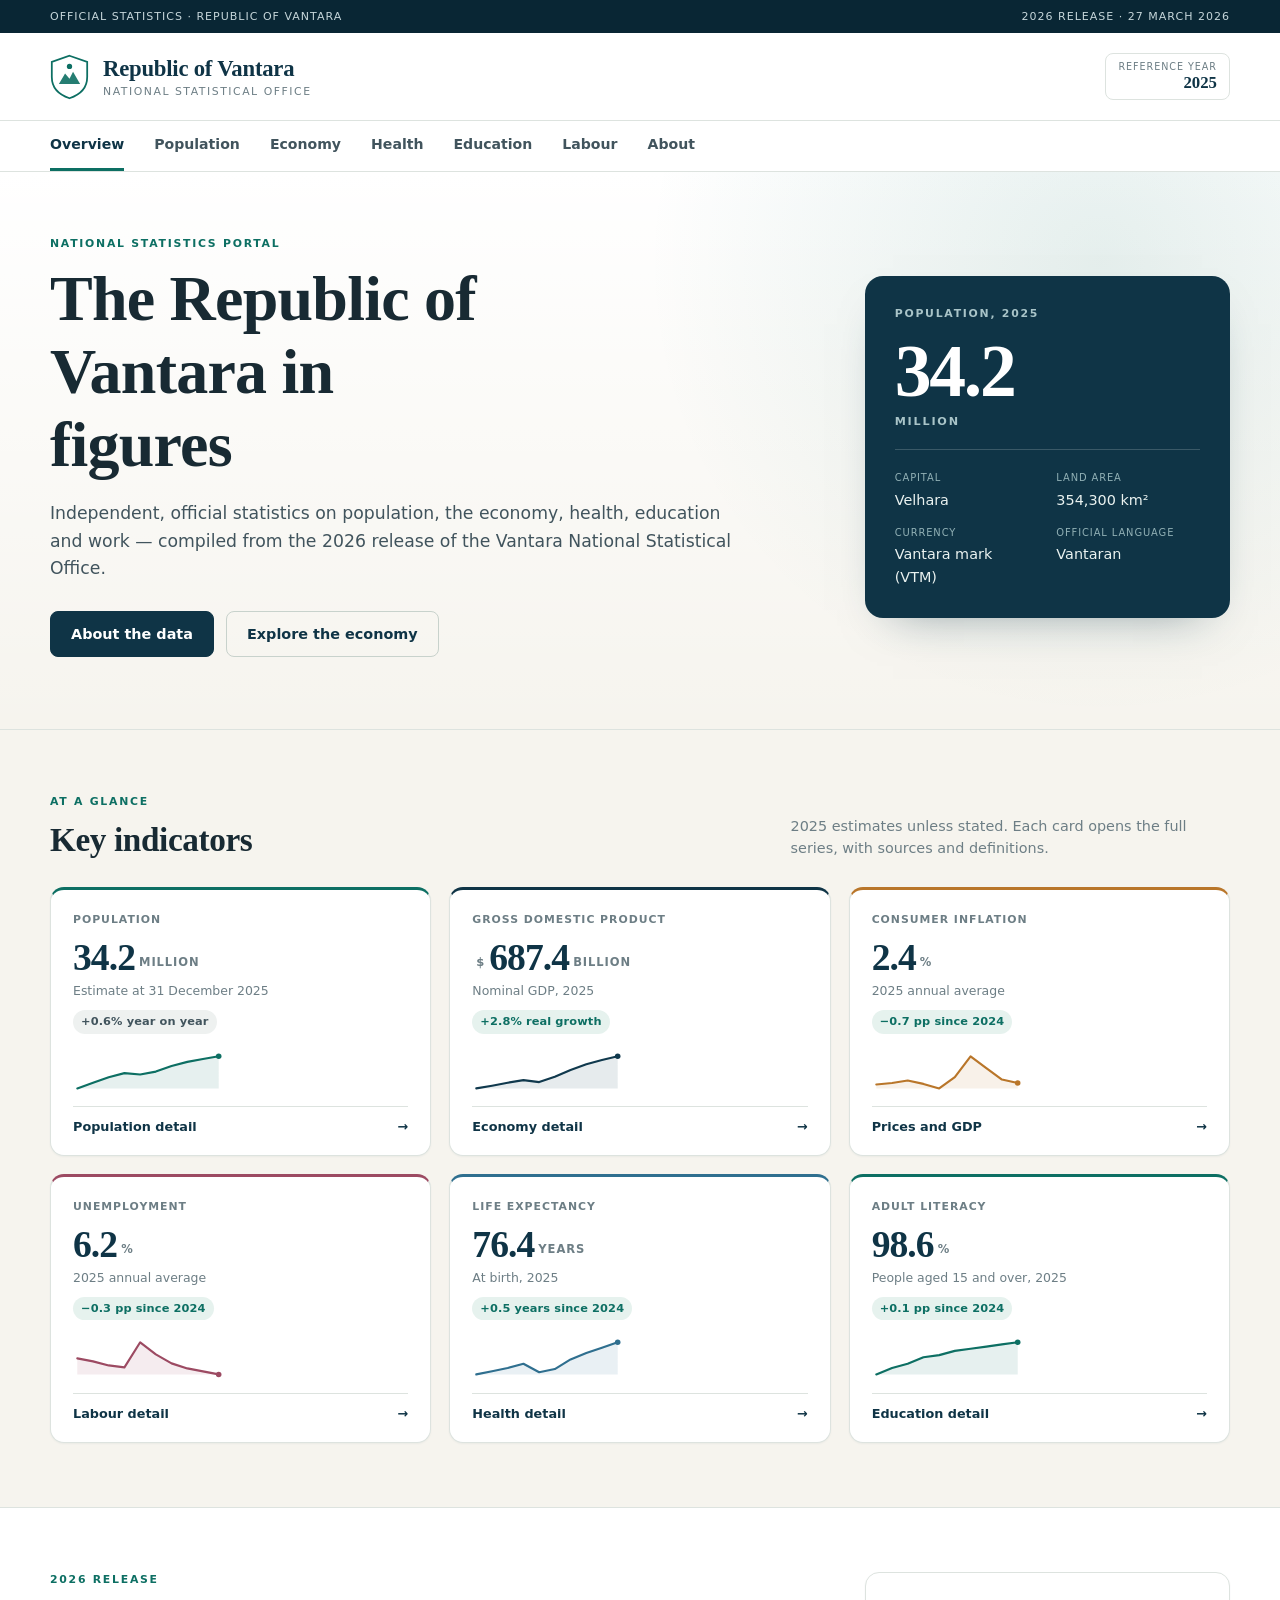
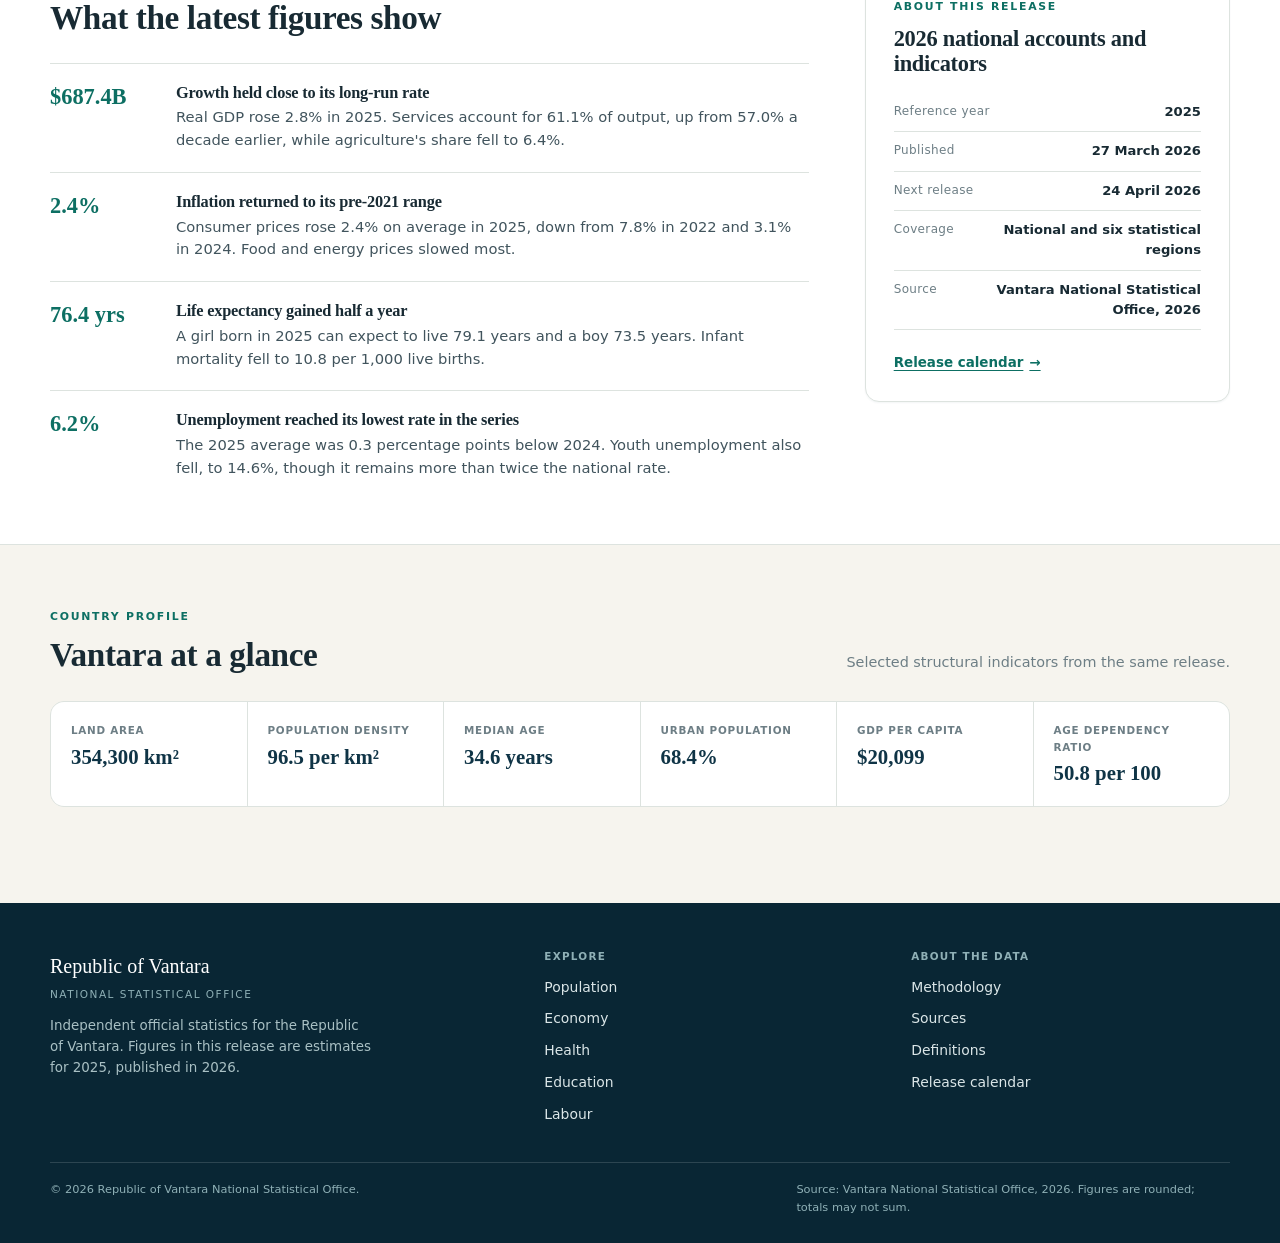
==== app/index.html @ 3e07d979 "Vantara national statistics site entry" ====
<!DOCTYPE html>
<html lang="en">
<head>
  <meta charset="utf-8">
  <meta name="viewport" content="width=device-width, initial-scale=1">
  <title>Republic of Vantara in figures — National Statistical Office</title>
  <meta name="description" content="Official statistics for the Republic of Vantara: population, GDP, inflation, unemployment, life expectancy and education, 2026 release.">
  <link rel="stylesheet" href="css/style.css">
  <script type="module" src="js/main.js"></script>
</head>
<body data-page="home">
  <a class="skip-link" href="#main">Skip to main content</a>

  <header class="site-header">
    <div class="utility">
      <div class="wrap utility-inner">
        <p>Official statistics · Republic of Vantara</p>
        <p>2026 release · <time datetime="2026-03-27">27 March 2026</time></p>
      </div>
    </div>
    <div class="masthead wrap">
      <a class="brand" href="index.html" aria-label="Republic of Vantara National Statistical Office — home">
        <svg class="crest" viewBox="0 0 44 52" aria-hidden="true" focusable="false">
          <path d="M22 2 42 9v17c0 12-8 20-20 24C10 46 2 38 2 26V9z" fill="none" stroke="currentColor" stroke-width="2"/>
          <path d="M10 34l7-12 5 6 4-8 8 14z" fill="currentColor" opacity=".9"/>
          <circle cx="22" cy="14" r="3" fill="currentColor"/>
        </svg>
        <span class="brand-text">
          <span class="brand-country">Republic of Vantara</span>
          <span class="brand-office">National Statistical Office</span>
        </span>
      </a>
      <div class="masthead-side">
        <p class="release-badge"><span>Reference year</span><strong>2025</strong></p>
        <button class="nav-toggle" type="button" aria-controls="site-nav" aria-expanded="false">
          <span class="nav-toggle-icon" aria-hidden="true"></span>
          <span>Menu</span>
        </button>
      </div>
    </div>
    <nav class="site-nav" id="site-nav" aria-label="Primary">
      <ul class="wrap">
        <li><a href="index.html" aria-current="page">Overview</a></li>
        <li><a href="population.html">Population</a></li>
        <li><a href="economy.html">Economy</a></li>
        <li><a href="health.html">Health</a></li>
        <li><a href="education.html">Education</a></li>
        <li><a href="labor.html">Labour</a></li>
        <li><a href="about.html">About</a></li>
      </ul>
    </nav>
  </header>

  <main id="main">
    <section class="hero">
      <div class="wrap hero-grid">
        <div class="hero-copy">
          <p class="eyebrow">National statistics portal</p>
          <h1>The Republic of Vantara in figures</h1>
          <p class="lede">Independent, official statistics on population, the economy, health, education and work — compiled from the 2026 release of the Vantara National Statistical Office.</p>
          <div class="hero-actions">
            <a class="button" href="about.html">About the data</a>
            <a class="button button-quiet" href="economy.html">Explore the economy</a>
          </div>
        </div>
        <aside class="hero-card" aria-label="Country profile">
          <p class="hero-card-label">Population, 2025</p>
          <p class="hero-card-value">34.2<span>million</span></p>
          <dl class="hero-facts">
            <div><dt>Capital</dt><dd>Velhara</dd></div>
            <div><dt>Land area</dt><dd>354,300 km²</dd></div>
            <div><dt>Currency</dt><dd>Vantara mark (VTM)</dd></div>
            <div><dt>Official language</dt><dd>Vantaran</dd></div>
          </dl>
        </aside>
      </div>
    </section>

    <section class="section">
      <div class="wrap">
        <div class="section-head">
          <div>
            <p class="eyebrow">At a glance</p>
            <h2>Key indicators</h2>
          </div>
          <p class="section-note">2025 estimates unless stated. Each card opens the full series, with sources and definitions.</p>
        </div>

        <div class="card-grid">
          <a class="stat-card" href="population.html">
            <span class="stat-card-label">Population</span>
            <span class="stat-card-value">34.2<span class="unit">million</span></span>
            <span class="stat-card-meta">Estimate at 31 December 2025</span>
            <span class="delta is-neutral">+0.6% year on year</span>
            <span class="spark" data-spark="population" aria-hidden="true"></span>
            <span class="stat-card-link">Population detail <span aria-hidden="true">→</span></span>
          </a>

          <a class="stat-card" href="economy.html">
            <span class="stat-card-label">Gross domestic product</span>
            <span class="stat-card-value"><span class="unit">$</span>687.4<span class="unit">billion</span></span>
            <span class="stat-card-meta">Nominal GDP, 2025</span>
            <span class="delta is-good">+2.8% real growth</span>
            <span class="spark" data-spark="gdp" aria-hidden="true"></span>
            <span class="stat-card-link">Economy detail <span aria-hidden="true">→</span></span>
          </a>

          <a class="stat-card" href="economy.html">
            <span class="stat-card-label">Consumer inflation</span>
            <span class="stat-card-value">2.4<span class="unit">%</span></span>
            <span class="stat-card-meta">2025 annual average</span>
            <span class="delta is-good">−0.7 pp since 2024</span>
            <span class="spark" data-spark="inflation" aria-hidden="true"></span>
            <span class="stat-card-link">Prices and GDP <span aria-hidden="true">→</span></span>
          </a>

          <a class="stat-card" href="labor.html">
            <span class="stat-card-label">Unemployment</span>
            <span class="stat-card-value">6.2<span class="unit">%</span></span>
            <span class="stat-card-meta">2025 annual average</span>
            <span class="delta is-good">−0.3 pp since 2024</span>
            <span class="spark" data-spark="unemployment" aria-hidden="true"></span>
            <span class="stat-card-link">Labour detail <span aria-hidden="true">→</span></span>
          </a>

          <a class="stat-card" href="health.html">
            <span class="stat-card-label">Life expectancy</span>
            <span class="stat-card-value">76.4<span class="unit">years</span></span>
            <span class="stat-card-meta">At birth, 2025</span>
            <span class="delta is-good">+0.5 years since 2024</span>
            <span class="spark" data-spark="life" aria-hidden="true"></span>
            <span class="stat-card-link">Health detail <span aria-hidden="true">→</span></span>
          </a>

          <a class="stat-card" href="education.html">
            <span class="stat-card-label">Adult literacy</span>
            <span class="stat-card-value">98.6<span class="unit">%</span></span>
            <span class="stat-card-meta">People aged 15 and over, 2025</span>
            <span class="delta is-good">+0.1 pp since 2024</span>
            <span class="spark" data-spark="literacy" aria-hidden="true"></span>
            <span class="stat-card-link">Education detail <span aria-hidden="true">→</span></span>
          </a>
        </div>
      </div>
    </section>

    <section class="section section-alt">
      <div class="wrap release-grid">
        <div class="release-copy">
          <p class="eyebrow">2026 release</p>
          <h2>What the latest figures show</h2>
          <ul class="release-list">
            <li>
              <span class="release-figure">$687.4B</span>
              <div>
                <h3>Growth held close to its long-run rate</h3>
                <p>Real GDP rose 2.8% in 2025. Services account for 61.1% of output, up from 57.0% a decade earlier, while agriculture's share fell to 6.4%.</p>
              </div>
            </li>
            <li>
              <span class="release-figure">2.4%</span>
              <div>
                <h3>Inflation returned to its pre-2021 range</h3>
                <p>Consumer prices rose 2.4% on average in 2025, down from 7.8% in 2022 and 3.1% in 2024. Food and energy prices slowed most.</p>
              </div>
            </li>
            <li>
              <span class="release-figure">76.4 yrs</span>
              <div>
                <h3>Life expectancy gained half a year</h3>
                <p>A girl born in 2025 can expect to live 79.1 years and a boy 73.5 years. Infant mortality fell to 10.8 per 1,000 live births.</p>
              </div>
            </li>
            <li>
              <span class="release-figure">6.2%</span>
              <div>
                <h3>Unemployment reached its lowest rate in the series</h3>
                <p>The 2025 average was 0.3 percentage points below 2024. Youth unemployment also fell, to 14.6%, though it remains more than twice the national rate.</p>
              </div>
            </li>
          </ul>
        </div>

        <aside class="panel release-panel">
          <p class="eyebrow">About this release</p>
          <h2>2026 national accounts and indicators</h2>
          <dl class="release-dates">
            <div><dt>Reference year</dt><dd>2025</dd></div>
            <div><dt>Published</dt><dd>27 March 2026</dd></div>
            <div><dt>Next release</dt><dd>24 April 2026</dd></div>
            <div><dt>Coverage</dt><dd>National and six statistical regions</dd></div>
            <div><dt>Source</dt><dd>Vantara National Statistical Office, 2026</dd></div>
          </dl>
          <a class="text-link" href="about.html#releases">Release calendar <span aria-hidden="true">→</span></a>
        </aside>
      </div>
    </section>

    <section class="section">
      <div class="wrap">
        <div class="section-head">
          <div>
            <p class="eyebrow">Country profile</p>
            <h2>Vantara at a glance</h2>
          </div>
          <p class="section-note">Selected structural indicators from the same release.</p>
        </div>
        <dl class="fact-grid">
          <div><dt>Land area</dt><dd>354,300 km²</dd></div>
          <div><dt>Population density</dt><dd>96.5 per km²</dd></div>
          <div><dt>Median age</dt><dd>34.6 years</dd></div>
          <div><dt>Urban population</dt><dd>68.4%</dd></div>
          <div><dt>GDP per capita</dt><dd>$20,099</dd></div>
          <div><dt>Age dependency ratio</dt><dd>50.8 per 100</dd></div>
        </dl>
      </div>
    </section>
  </main>

  <footer class="site-footer">
    <div class="wrap footer-grid">
      <div class="footer-brand">
        <p class="footer-title">Republic of Vantara</p>
        <p class="footer-sub">National Statistical Office</p>
        <p class="footer-note">Independent official statistics for the Republic of Vantara. Figures in this release are estimates for 2025, published in 2026.</p>
      </div>
      <nav class="footer-col" aria-label="Footer navigation">
        <h2>Explore</h2>
        <ul>
          <li><a href="population.html">Population</a></li>
          <li><a href="economy.html">Economy</a></li>
          <li><a href="health.html">Health</a></li>
          <li><a href="education.html">Education</a></li>
          <li><a href="labor.html">Labour</a></li>
        </ul>
      </nav>
      <div class="footer-col">
        <h2>About the data</h2>
        <ul>
          <li><a href="about.html#methodology">Methodology</a></li>
          <li><a href="about.html#sources">Sources</a></li>
          <li><a href="about.html#definitions">Definitions</a></li>
          <li><a href="about.html#releases">Release calendar</a></li>
        </ul>
      </div>
    </div>
    <div class="wrap footer-base">
      <p>© <span id="footer-year">2026</span> Republic of Vantara National Statistical Office.</p>
      <p>Source: Vantara National Statistical Office, 2026. Figures are rounded; totals may not sum.</p>
    </div>
  </footer>
</body>
</html>
---- app/css/style.css ----
/* ==========================================================================
   Republic of Vantara — National Statistical Office
   One stylesheet for the whole site. System fonts only; no network requests.
   ========================================================================== */

:root {
  --paper: #f6f4ee;
  --paper-deep: #efece3;
  --surface: #ffffff;
  --ink: #182a33;
  --ink-soft: #41545d;
  --muted: #6d7e85;
  --line: #dde3df;
  --line-strong: #c8d2cc;
  --navy: #0f3446;
  --navy-deep: #092634;
  --teal: #0d6f63;
  --teal-soft: #e6f2ee;
  --amber: #b9762a;
  --amber-soft: #f8efe2;
  --rose: #9c4a62;
  --rose-soft: #f7e9ee;
  --sky: #2f6f8f;
  --max: 1180px;
  --radius: 14px;
  --radius-sm: 8px;
  --shadow-sm: 0 1px 2px rgba(15, 52, 70, 0.05);
  --shadow: 0 20px 46px -28px rgba(15, 52, 70, 0.5);
  --sans: ui-sans-serif, system-ui, -apple-system, BlinkMacSystemFont, "Segoe UI", Roboto,
    "Helvetica Neue", Arial, "Noto Sans", sans-serif;
  --serif: ui-serif, Georgia, Cambria, "Times New Roman", Times, serif;
}

*,
*::before,
*::after {
  box-sizing: border-box;
}

html {
  scroll-behavior: smooth;
  color-scheme: light;
}

body {
  margin: 0;
  background: var(--paper);
  color: var(--ink);
  font-family: var(--sans);
  font-size: 16px;
  line-height: 1.55;
  -webkit-font-smoothing: antialiased;
  text-rendering: optimizeLegibility;
}

h1,
h2,
h3 {
  margin: 0;
  font-family: var(--serif);
  font-weight: 600;
  line-height: 1.14;
  letter-spacing: -0.012em;
  color: var(--ink);
}

p {
  margin: 0 0 1em;
}

a {
  color: var(--teal);
}

a:hover {
  color: var(--navy);
}

svg {
  max-width: 100%;
}

:focus-visible {
  outline: 3px solid var(--amber);
  outline-offset: 2px;
  border-radius: 4px;
}

::selection {
  background: #cfe6de;
}

img,
svg {
  vertical-align: middle;
}

.wrap {
  width: min(100% - 40px, var(--max));
  margin-inline: auto;
}

.sr-only {
  position: absolute;
  width: 1px;
  height: 1px;
  padding: 0;
  margin: -1px;
  overflow: hidden;
  clip: rect(0, 0, 0, 0);
  white-space: nowrap;
  border: 0;
}

.skip-link {
  position: absolute;
  top: 8px;
  left: 8px;
  z-index: 100;
  transform: translateY(-160%);
  padding: 10px 16px;
  background: var(--navy);
  color: #fff;
  border-radius: 6px;
  font-size: 0.85rem;
  font-weight: 600;
  text-decoration: none;
}

.skip-link:focus {
  transform: translateY(0);
  color: #fff;
}

.eyebrow {
  margin: 0 0 10px;
  font-size: 0.68rem;
  font-weight: 700;
  letter-spacing: 0.16em;
  text-transform: uppercase;
  color: var(--teal);
}

/* --------------------------------------------------------------------------
   Header
   -------------------------------------------------------------------------- */

.site-header {
  background: var(--surface);
  border-bottom: 1px solid var(--line);
}

.utility {
  background: var(--navy-deep);
  color: #c6d6da;
  font-size: 0.69rem;
  letter-spacing: 0.09em;
  text-transform: uppercase;
}

.utility-inner {
  display: flex;
  justify-content: space-between;
  align-items: center;
  gap: 16px;
  flex-wrap: wrap;
  padding-block: 8px;
}

.utility p {
  margin: 0;
}

.masthead {
  display: flex;
  align-items: center;
  justify-content: space-between;
  gap: 24px;
  padding-block: 20px;
}

.brand {
  display: inline-flex;
  align-items: center;
  gap: 14px;
  color: var(--navy);
  text-decoration: none;
}

.brand:hover {
  color: var(--navy);
}

.crest {
  width: 39px;
  height: 46px;
  flex: none;
  color: var(--teal);
}

.brand-text {
  display: flex;
  flex-direction: column;
  line-height: 1.1;
}

.brand-country {
  font-family: var(--serif);
  font-size: 1.42rem;
  font-weight: 600;
  letter-spacing: -0.01em;
}

.brand-office {
  margin-top: 5px;
  font-size: 0.68rem;
  letter-spacing: 0.14em;
  text-transform: uppercase;
  color: var(--muted);
}

.masthead-side {
  display: flex;
  align-items: center;
  gap: 16px;
}

.release-badge {
  display: flex;
  flex-direction: column;
  align-items: flex-end;
  gap: 1px;
  margin: 0;
  padding: 7px 12px;
  border: 1px solid var(--line);
  border-radius: var(--radius-sm);
  line-height: 1.15;
}

.release-badge span {
  font-size: 0.6rem;
  letter-spacing: 0.1em;
  text-transform: uppercase;
  color: var(--muted);
}

.release-badge strong {
  font-family: var(--serif);
  font-size: 1.05rem;
  color: var(--navy);
}

.nav-toggle {
  display: none;
  align-items: center;
  gap: 8px;
  padding: 8px 12px;
  background: #fff;
  border: 1px solid var(--line-strong);
  border-radius: var(--radius-sm);
  color: var(--navy);
  font: inherit;
  font-size: 0.8rem;
  font-weight: 600;
  cursor: pointer;
}

.nav-toggle-icon {
  position: relative;
  width: 16px;
  height: 2px;
  background: currentColor;
}

.nav-toggle-icon::before,
.nav-toggle-icon::after {
  content: "";
  position: absolute;
  left: 0;
  width: 16px;
  height: 2px;
  background: currentColor;
}

.nav-toggle-icon::before {
  top: -5px;
}

.nav-toggle-icon::after {
  top: 5px;
}

.site-nav {
  border-top: 1px solid var(--line);
}

.site-nav ul {
  display: flex;
  flex-wrap: wrap;
  gap: 30px;
  margin: 0 auto;
  padding: 0;
  list-style: none;
}

.site-nav a {
  display: inline-flex;
  align-items: center;
  min-height: 50px;
  border-bottom: 3px solid transparent;
  color: var(--ink-soft);
  font-size: 0.88rem;
  font-weight: 600;
  text-decoration: none;
}

.site-nav a:hover {
  color: var(--navy);
}

.site-nav a[aria-current="page"] {
  border-bottom-color: var(--teal);
  color: var(--navy);
}

/* --------------------------------------------------------------------------
   Hero and page heads
   -------------------------------------------------------------------------- */

.hero {
  position: relative;
  overflow: hidden;
  border-bottom: 1px solid var(--line);
  background:
    radial-gradient(circle at 86% 16%, rgba(13, 111, 99, 0.1), transparent 38%),
    linear-gradient(180deg, #ffffff 0%, rgba(255, 255, 255, 0) 100%),
    var(--paper);
}

.hero-grid {
  display: grid;
  grid-template-columns: minmax(0, 1.35fr) minmax(300px, 0.65fr);
  align-items: center;
  gap: 56px;
  padding-block: 64px 72px;
}

.hero h1 {
  max-width: 15ch;
  font-size: clamp(2.5rem, 5.2vw, 4rem);
}

.lede {
  max-width: 64ch;
  margin: 18px 0 0;
  color: var(--ink-soft);
  font-size: 1.08rem;
  line-height: 1.6;
}

.hero-actions {
  display: flex;
  flex-wrap: wrap;
  gap: 12px;
  margin-top: 28px;
}

.button {
  display: inline-flex;
  align-items: center;
  gap: 8px;
  padding: 11px 20px;
  border: 1px solid var(--navy);
  border-radius: var(--radius-sm);
  background: var(--navy);
  color: #fff;
  font-size: 0.9rem;
  font-weight: 600;
  text-decoration: none;
  transition: background-color 0.18s ease, transform 0.18s ease, color 0.18s ease;
}

.button:hover {
  background: var(--teal);
  border-color: var(--teal);
  color: #fff;
  transform: translateY(-1px);
}

.button-quiet {
  background: transparent;
  border-color: var(--line-strong);
  color: var(--navy);
}

.button-quiet:hover {
  background: #fff;
  border-color: var(--line-strong);
  color: var(--navy);
}

.hero-card {
  padding: 30px;
  border-radius: calc(var(--radius) + 4px);
  background: var(--navy);
  color: #eef4f2;
  box-shadow: var(--shadow);
}

.hero-card-label {
  margin: 0 0 14px;
  font-size: 0.68rem;
  font-weight: 700;
  letter-spacing: 0.16em;
  text-transform: uppercase;
  color: #a9c4c8;
}

.hero-card-value {
  margin: 0 0 22px;
  font-family: var(--serif);
  font-size: clamp(3.4rem, 6vw, 4.6rem);
  font-weight: 600;
  line-height: 0.95;
  letter-spacing: -0.03em;
  color: #fff;
}

.hero-card-value span {
  display: block;
  margin-top: 10px;
  font-family: var(--sans);
  font-size: 0.7rem;
  font-weight: 600;
  letter-spacing: 0.16em;
  text-transform: uppercase;
  color: #a9c4c8;
}

.hero-facts {
  display: grid;
  grid-template-columns: 1fr 1fr;
  gap: 14px 18px;
  margin: 0;
  padding-top: 20px;
  border-top: 1px solid rgba(255, 255, 255, 0.18);
}

.hero-facts dt {
  font-size: 0.62rem;
  letter-spacing: 0.09em;
  text-transform: uppercase;
  color: #91b0b5;
}

.hero-facts dd {
  margin: 3px 0 0;
  font-size: 0.9rem;
  color: #eaf2f0;
}

.page-hero {
  padding-block: 52px 44px;
  border-bottom: 1px solid var(--line);
  background: linear-gradient(180deg, #fff 0%, var(--paper) 100%);
}

.page-hero h1 {
  font-size: clamp(2.2rem, 4.6vw, 3.4rem);
}

.page-hero .lede {
  max-width: 74ch;
}

.page-meta {
  margin: 20px 0 0;
  font-size: 0.75rem;
  letter-spacing: 0.03em;
  color: var(--muted);
}

/* --------------------------------------------------------------------------
   Sections and panels
   -------------------------------------------------------------------------- */

.section {
  padding-block: 64px;
}

.section-tight {
  padding-block: 36px 0;
}

.section-alt {
  border-block: 1px solid var(--line);
  background: #fff;
}

.section-head {
  display: flex;
  align-items: flex-end;
  justify-content: space-between;
  gap: 32px;
  flex-wrap: wrap;
  margin-bottom: 28px;
}

.section-head h2 {
  font-size: clamp(1.7rem, 2.6vw, 2.25rem);
}

.section-note {
  max-width: 48ch;
  margin: 0;
  color: var(--muted);
  font-size: 0.9rem;
}

.panel {
  padding: 26px 28px;
  border: 1px solid var(--line);
  border-radius: var(--radius);
  background: var(--surface);
  box-shadow: var(--shadow-sm);
  min-width: 0;
}

.panel-head {
  display: flex;
  align-items: flex-start;
  justify-content: space-between;
  gap: 28px;
  flex-wrap: wrap;
  margin-bottom: 8px;
}

.panel-head h2 {
  font-size: clamp(1.45rem, 2.3vw, 1.9rem);
}

.panel-note {
  max-width: 38ch;
  margin: 2px 0 0;
  color: var(--muted);
  font-size: 0.82rem;
  line-height: 1.5;
}

.chart {
  min-height: 220px;
  margin-top: 8px;
}

.chart svg {
  display: block;
  width: 100%;
  height: auto;
}

.chart-title {
  display: flex;
  align-items: baseline;
  justify-content: space-between;
  gap: 12px;
  flex-wrap: wrap;
  margin: 32px 0 8px;
  color: var(--ink-soft);
  font-family: var(--sans);
  font-size: 0.77rem;
  font-weight: 700;
  letter-spacing: 0.09em;
  text-transform: uppercase;
}

.chart-title span {
  color: var(--muted);
  font-size: 0.7rem;
  font-weight: 500;
  letter-spacing: 0.02em;
  text-transform: none;
}

.source-note {
  margin: 16px 0 0;
  padding-top: 12px;
  border-top: 1px solid var(--line);
  color: var(--muted);
  font-size: 0.75rem;
  line-height: 1.5;
}

.split-grid {
  display: grid;
  grid-template-columns: repeat(2, minmax(0, 1fr));
  align-items: start;
  gap: 18px;
}

.prose-panel h2 {
  margin-bottom: 12px;
  font-size: 1.5rem;
}

.prose-panel .eyebrow {
  margin-bottom: 8px;
}

.prose-panel p {
  margin: 0 0 12px;
  color: var(--ink-soft);
  font-size: 0.94rem;
}

.prose-panel p:last-of-type {
  margin-bottom: 18px;
}

.text-link {
  display: inline-flex;
  align-items: center;
  gap: 6px;
  color: var(--teal);
  font-size: 0.84rem;
  font-weight: 700;
  text-decoration: underline;
  text-decoration-thickness: 1px;
  text-underline-offset: 3px;
}

.text-link:hover {
  color: var(--navy);
}

/* --------------------------------------------------------------------------
   Key statistics
   -------------------------------------------------------------------------- */

.key-stats {
  display: grid;
  grid-template-columns: repeat(6, minmax(0, 1fr));
  gap: 1px;
  margin: 0;
  overflow: hidden;
  border: 1px solid var(--line);
  border-radius: var(--radius);
  background: var(--line);
}

.key-stats > div {
  padding: 18px 16px;
  background: var(--surface);
}

.key-stats dt {
  color: var(--muted);
  font-size: 0.66rem;
  font-weight: 600;
  letter-spacing: 0.07em;
  line-height: 1.3;
  text-transform: uppercase;
}

.key-stats dd {
  margin: 8px 0 0;
  color: var(--navy);
  font-family: var(--serif);
  font-size: 1.5rem;
  font-weight: 600;
  line-height: 1.1;
}

.key-stats dd span {
  display: block;
  margin-top: 4px;
  color: var(--muted);
  font-family: var(--sans);
  font-size: 0.66rem;
  font-weight: 500;
  letter-spacing: 0.02em;
}

/* --------------------------------------------------------------------------
   Indicator cards
   -------------------------------------------------------------------------- */

.card-grid {
  display: grid;
  grid-template-columns: repeat(3, minmax(0, 1fr));
  gap: 18px;
}

.stat-card {
  --card-accent: var(--teal);
  display: flex;
  flex-direction: column;
  gap: 4px;
  padding: 22px 22px 18px;
  border: 1px solid var(--line);
  border-top: 3px solid var(--card-accent);
  border-radius: var(--radius);
  background: var(--surface);
  color: inherit;
  text-decoration: none;
  box-shadow: var(--shadow-sm);
  transition: transform 0.18s ease, box-shadow 0.18s ease, border-color 0.18s ease;
}

.stat-card:nth-child(2) {
  --card-accent: var(--navy);
}

.stat-card:nth-child(3) {
  --card-accent: var(--amber);
}

.stat-card:nth-child(4) {
  --card-accent: var(--rose);
}

.stat-card:nth-child(5) {
  --card-accent: var(--sky);
}

.stat-card:hover {
  transform: translateY(-3px);
  border-color: var(--line-strong);
  box-shadow: 0 18px 36px -24px rgba(15, 52, 70, 0.45);
}

.stat-card-label {
  color: var(--muted);
  font-size: 0.68rem;
  font-weight: 700;
  letter-spacing: 0.09em;
  text-transform: uppercase;
}

.stat-card-value {
  margin-top: 6px;
  color: var(--navy);
  font-family: var(--serif);
  font-size: 2.35rem;
  font-weight: 600;
  line-height: 1;
  letter-spacing: -0.025em;
}

.stat-card-value .unit {
  margin: 0 4px;
  color: var(--muted);
  font-family: var(--sans);
  font-size: 0.72rem;
  font-weight: 600;
  letter-spacing: 0.08em;
  vertical-align: 0.35em;
  text-transform: uppercase;
}

.stat-card-meta {
  color: var(--muted);
  font-size: 0.78rem;
}

.delta {
  align-self: flex-start;
  margin-top: 6px;
  padding: 3px 8px;
  border-radius: 999px;
  background: var(--teal-soft);
  color: var(--teal);
  font-size: 0.71rem;
  font-weight: 700;
  letter-spacing: 0.01em;
}

.delta.is-neutral {
  background: #eef1f0;
  color: var(--ink-soft);
}

.delta.is-bad {
  background: var(--rose-soft);
  color: var(--rose);
}

.spark {
  display: block;
  width: 100%;
  max-width: 150px;
  margin-top: auto;
  padding-top: 14px;
}

.spark svg {
  display: block;
  width: 100%;
  height: auto;
}

.stat-card-link {
  display: flex;
  align-items: center;
  justify-content: space-between;
  gap: 10px;
  margin-top: 10px;
  padding-top: 10px;
  border-top: 1px solid var(--line);
  color: var(--navy);
  font-size: 0.8rem;
  font-weight: 700;
}

.stat-card:hover .stat-card-link {
  color: var(--teal);
}

/* --------------------------------------------------------------------------
   Release section
   -------------------------------------------------------------------------- */

.release-grid {
  display: grid;
  grid-template-columns: minmax(0, 1.35fr) minmax(320px, 0.65fr);
  align-items: start;
  gap: 56px;
}

.release-copy h2 {
  font-size: clamp(1.7rem, 2.6vw, 2.25rem);
}

.release-list {
  display: flex;
  flex-direction: column;
  gap: 20px;
  margin: 26px 0 0;
  padding: 0;
  list-style: none;
}

.release-list li {
  display: grid;
  grid-template-columns: 108px minmax(0, 1fr);
  gap: 18px;
  padding-top: 20px;
  border-top: 1px solid var(--line);
}

.release-figure {
  color: var(--teal);
  font-family: var(--serif);
  font-size: 1.4rem;
  font-weight: 600;
  line-height: 1.15;
}

.release-list h3 {
  margin-bottom: 4px;
  font-size: 1.02rem;
}

.release-list p {
  margin: 0;
  color: var(--ink-soft);
  font-size: 0.92rem;
}

.release-panel h2 {
  margin-bottom: 16px;
  font-size: 1.4rem;
}

.release-dates {
  margin: 0 0 20px;
}

.release-dates div {
  display: flex;
  justify-content: space-between;
  gap: 18px;
  padding: 9px 0;
  border-bottom: 1px solid var(--line);
}

.release-dates dt {
  color: var(--muted);
  font-size: 0.75rem;
  letter-spacing: 0.03em;
}

.release-dates dd {
  margin: 0;
  color: var(--ink);
  font-size: 0.82rem;
  font-weight: 600;
  text-align: right;
}

/* --------------------------------------------------------------------------
   Fact grid
   -------------------------------------------------------------------------- */

.fact-grid {
  display: grid;
  grid-template-columns: repeat(6, minmax(0, 1fr));
  gap: 1px;
  margin: 0;
  overflow: hidden;
  border: 1px solid var(--line);
  border-radius: var(--radius);
  background: var(--line);
}

.fact-grid > div {
  padding: 20px;
  background: var(--surface);
}

.fact-grid dt {
  color: var(--muted);
  font-size: 0.65rem;
  font-weight: 600;
  letter-spacing: 0.07em;
  text-transform: uppercase;
}

.fact-grid dd {
  margin: 6px 0 0;
  color: var(--navy);
  font-family: var(--serif);
  font-size: 1.3rem;
  font-weight: 600;
  line-height: 1.2;
}

/* --------------------------------------------------------------------------
   Controls
   -------------------------------------------------------------------------- */

.control {
  display: flex;
  flex-direction: column;
  gap: 6px;
  min-width: 150px;
}

.control label {
  color: var(--muted);
  font-size: 0.66rem;
  font-weight: 700;
  letter-spacing: 0.09em;
  text-transform: uppercase;
}

select {
  width: 100%;
  padding: 9px 38px 9px 12px;
  border: 1px solid var(--line-strong);
  border-radius: var(--radius-sm);
  background-color: #fff;
  background-image:
    linear-gradient(45deg, transparent 50%, var(--muted) 50%),
    linear-gradient(135deg, var(--muted) 50%, transparent 50%);
  background-position:
    calc(100% - 18px) 50%,
    calc(100% - 13px) 50%;
  background-size: 5px 5px, 5px 5px;
  background-repeat: no-repeat;
  color: var(--ink);
  font: inherit;
  font-size: 0.9rem;
  font-weight: 600;
  appearance: none;
  cursor: pointer;
}

select:hover {
  border-color: var(--teal);
}

.selected-grid {
  display: grid;
  grid-template-columns: repeat(3, minmax(0, 1fr));
  gap: 1px;
  margin: 20px 0 4px;
  overflow: hidden;
  border: 1px solid var(--line);
  border-radius: 10px;
  background: var(--line);
}

.selected-grid > div {
  padding: 14px 18px;
  background: #fbfaf6;
}

.selected-label {
  display: block;
  margin-bottom: 4px;
  color: var(--muted);
  font-size: 0.65rem;
  font-weight: 600;
  letter-spacing: 0.08em;
  text-transform: uppercase;
}

.selected-value {
  color: var(--navy);
  font-family: var(--serif);
  font-size: 1.45rem;
  font-weight: 600;
  line-height: 1.1;
}

/* --------------------------------------------------------------------------
   Tables
   -------------------------------------------------------------------------- */

.table-scroll {
  overflow-x: auto;
  margin-top: 14px;
  border: 1px solid var(--line);
  border-radius: 10px;
  background: #fff;
}

.data-table {
  width: 100%;
  min-width: 620px;
  border-collapse: collapse;
  background: #fff;
  font-size: 0.9rem;
}

.data-table th,
.data-table td {
  padding: 11px 14px;
  border-bottom: 1px solid var(--line);
  text-align: left;
  vertical-align: top;
}

.data-table thead th {
  background: #faf9f5;
  color: var(--muted);
  font-size: 0.65rem;
  font-weight: 700;
  letter-spacing: 0.07em;
  text-transform: uppercase;
  white-space: nowrap;
}

.data-table tbody th {
  color: var(--ink);
  font-weight: 600;
}

.data-table tbody tr:last-child th,
.data-table tbody tr:last-child td {
  border-bottom: 0;
}

.data-table tbody tr:nth-child(even) {
  background: #fcfbf8;
}

.data-table tbody tr:hover {
  background: #f6f9f7;
}

.data-table tbody tr.is-selected {
  background: #eaf3ef;
  box-shadow: inset 3px 0 0 var(--teal);
}

.data-table tbody tr.is-current {
  background: #eef4f0;
}

.data-table tbody tr.is-current th {
  font-weight: 700;
}

.data-table .num {
  text-align: right;
  font-variant-numeric: tabular-nums;
}

.data-table .unit {
  color: var(--muted);
  font-size: 0.84rem;
}

.data-table .is-good {
  color: var(--teal);
  font-weight: 700;
}

.data-table .is-bad {
  color: var(--rose);
  font-weight: 700;
}

.table-toolbar {
  display: flex;
  align-items: center;
  gap: 16px;
  flex-wrap: wrap;
  margin: 16px 0 2px;
}

.sort-button {
  padding: 8px 14px;
  border: 1px solid var(--line-strong);
  border-radius: var(--radius-sm);
  background: #fff;
  color: var(--navy);
  font: inherit;
  font-size: 0.8rem;
  font-weight: 700;
  cursor: pointer;
  transition: background-color 0.16s ease, color 0.16s ease, border-color 0.16s ease;
}

.sort-button:hover {
  border-color: var(--teal);
  color: var(--teal);
}

.sort-button[aria-pressed="true"] {
  border-color: var(--teal);
  background: var(--teal);
  color: #fff;
}

.sort-status {
  margin: 0;
  color: var(--muted);
  font-size: 0.78rem;
}

/* --------------------------------------------------------------------------
   About page
   -------------------------------------------------------------------------- */

.about-layout {
  display: grid;
  grid-template-columns: 230px minmax(0, 1fr);
  align-items: start;
  gap: 64px;
}

.about-toc {
  position: sticky;
  top: 24px;
  padding: 20px;
  border: 1px solid var(--line);
  border-radius: var(--radius);
  background: #fff;
}

.about-toc h2 {
  margin-bottom: 12px;
  color: var(--muted);
  font-family: var(--sans);
  font-size: 0.66rem;
  font-weight: 700;
  letter-spacing: 0.12em;
  text-transform: uppercase;
}

.about-toc ol {
  display: flex;
  flex-direction: column;
  gap: 2px;
  margin: 0;
  padding: 0;
  list-style: none;
  counter-reset: toc;
}

.about-toc li {
  counter-increment: toc;
}

.about-toc a {
  display: block;
  padding: 7px 8px;
  border-radius: 6px;
  color: var(--ink-soft);
  font-size: 0.85rem;
  text-decoration: none;
}

.about-toc a::before {
  content: counter(toc, decimal-leading-zero) "  ";
  color: var(--muted);
  font-size: 0.7rem;
}

.about-toc a:hover {
  background: var(--paper);
  color: var(--navy);
}

.toc-meta {
  margin: 16px 0 0;
  padding-top: 14px;
  border-top: 1px solid var(--line);
  color: var(--muted);
  font-size: 0.71rem;
  line-height: 1.5;
}

.about-body {
  min-width: 0;
}

.about-section {
  margin-bottom: 40px;
  padding-bottom: 40px;
  border-bottom: 1px solid var(--line);
  scroll-margin-top: 24px;
}

.about-section:last-child {
  margin-bottom: 0;
  padding-bottom: 0;
  border-bottom: 0;
}

.about-section h2 {
  margin-bottom: 16px;
  font-size: clamp(1.55rem, 2.6vw, 2rem);
}

.about-section h3 {
  margin: 26px 0 8px;
  color: var(--navy);
  font-size: 1.08rem;
}

.about-section p {
  max-width: 72ch;
  color: var(--ink-soft);
}

.about-section .table-scroll {
  margin: 18px 0;
}

.definition-list {
  display: grid;
  gap: 0;
  margin: 22px 0 0;
}

.definition-list > div {
  padding: 14px 0;
  border-bottom: 1px solid var(--line);
}

.definition-list dt {
  color: var(--navy);
  font-size: 0.95rem;
  font-weight: 700;
}

.definition-list dd {
  max-width: 72ch;
  margin: 4px 0 0;
  color: var(--ink-soft);
  font-size: 0.92rem;
}

code {
  padding: 1px 5px;
  border-radius: 4px;
  background: #eef1ee;
  font-family: ui-monospace, SFMono-Regular, Menlo, Consolas, monospace;
  font-size: 0.88em;
}

/* --------------------------------------------------------------------------
   Charts (inline SVG)
   -------------------------------------------------------------------------- */

.chart-svg {
  overflow: visible;
  font-family: var(--sans);
}

.chart-svg text {
  fill: var(--muted);
  font-size: 11px;
}

.chart-svg .chart-axis {
  fill: var(--muted);
  font-size: 10.5px;
}

.chart-svg .chart-axis-title {
  fill: var(--ink-soft);
  font-size: 10px;
  letter-spacing: 0.06em;
}

.chart-svg .chart-legend {
  fill: var(--ink-soft);
  font-size: 11px;
}

.chart-svg .chart-label {
  fill: var(--ink);
  font-size: 12px;
  font-weight: 600;
}

.chart-svg .chart-value {
  fill: var(--ink);
  font-size: 11px;
  font-weight: 700;
}

.chart-svg .chart-age {
  fill: var(--ink-soft);
  font-size: 10px;
}

.chart-svg .chart-grid-line {
  stroke: var(--line);
  stroke-width: 1;
}

.chart-svg .chart-axis-line,
.chart-svg .chart-tick {
  stroke: var(--line-strong);
  stroke-width: 1;
}

.chart-svg .chart-highlight {
  stroke: var(--amber);
  stroke-width: 1.5;
  stroke-dasharray: 4 4;
}

.chart-svg .chart-point {
  stroke: #fff;
  stroke-width: 1.6;
}

/* --------------------------------------------------------------------------
   Footer
   -------------------------------------------------------------------------- */

.site-footer {
  margin-top: 32px;
  background: var(--navy-deep);
  color: #cfdbdf;
}

.footer-grid {
  display: grid;
  grid-template-columns: minmax(0, 1.4fr) 1fr 1fr;
  gap: 48px;
  padding-block: 48px 36px;
}

.footer-title {
  margin: 0;
  color: #fff;
  font-family: var(--serif);
  font-size: 1.25rem;
}

.footer-sub {
  margin: 4px 0 14px;
  color: #8fb0b6;
  font-size: 0.66rem;
  letter-spacing: 0.14em;
  text-transform: uppercase;
}

.footer-note {
  max-width: 38ch;
  margin: 0;
  color: #a9c0c4;
  font-size: 0.84rem;
}

.footer-col h2 {
  margin: 0 0 12px;
  color: #8fb0b6;
  font-family: var(--sans);
  font-size: 0.65rem;
  font-weight: 700;
  letter-spacing: 0.12em;
  text-transform: uppercase;
}

.footer-col ul {
  display: flex;
  flex-direction: column;
  gap: 7px;
  margin: 0;
  padding: 0;
  list-style: none;
}

.footer-col a {
  color: #dbe6e8;
  font-size: 0.87rem;
  text-decoration: none;
}

.footer-col a:hover {
  color: #fff;
  text-decoration: underline;
  text-underline-offset: 3px;
}

.footer-base {
  display: flex;
  justify-content: space-between;
  gap: 24px;
  flex-wrap: wrap;
  padding-block: 18px 26px;
  border-top: 1px solid rgba(255, 255, 255, 0.14);
  color: #8fb0b6;
  font-size: 0.71rem;
}

.footer-base p {
  max-width: 60ch;
  margin: 0;
}

/* --------------------------------------------------------------------------
   Responsive
   -------------------------------------------------------------------------- */

@media (max-width: 1080px) {
  .key-stats {
    grid-template-columns: repeat(3, minmax(0, 1fr));
  }

  .fact-grid {
    grid-template-columns: repeat(3, minmax(0, 1fr));
  }

  .card-grid {
    gap: 16px;
  }
}

@media (max-width: 980px) {
  .hero-grid {
    grid-template-columns: 1fr;
    gap: 36px;
    padding-block: 48px 56px;
  }

  .hero h1 {
    max-width: 18ch;
  }

  .hero-card {
    max-width: 560px;
  }

  .release-grid {
    grid-template-columns: 1fr;
    gap: 36px;
  }

  .release-panel {
    max-width: 560px;
  }

  .split-grid {
    grid-template-columns: 1fr;
  }

  .about-layout {
    grid-template-columns: 1fr;
    gap: 32px;
  }

  .about-toc {
    position: static;
  }

  .about-toc ol {
    flex-direction: row;
    flex-wrap: wrap;
    gap: 4px;
  }

  .about-toc a {
    padding: 5px 8px;
    background: var(--paper);
  }
}

@media (max-width: 900px) {
  .release-badge {
    display: none;
  }

  .nav-toggle {
    display: inline-flex;
  }

  html.js .site-nav ul {
    display: none;
  }

  html.js .site-nav.is-open ul {
    display: flex;
    flex-direction: column;
    gap: 0;
    padding: 4px 0 12px;
  }

  html.js .site-nav a {
    min-height: 0;
    padding: 11px 12px;
    border-bottom: 0;
    border-left: 3px solid transparent;
  }

  html.js .site-nav a[aria-current="page"] {
    border-left-color: var(--teal);
    border-bottom-color: transparent;
    background: #f1f6f3;
  }

  .card-grid {
    grid-template-columns: repeat(2, minmax(0, 1fr));
  }

  .footer-grid {
    grid-template-columns: 1fr 1fr;
    gap: 32px;
  }

  .footer-brand {
    grid-column: 1 / -1;
  }
}

@media (max-width: 720px) {
  .section {
    padding-block: 48px;
  }

  .panel {
    padding: 22px 20px;
  }

  .section-head {
    gap: 14px;
  }

  .section-note {
    max-width: none;
  }

  .selected-grid {
    grid-template-columns: 1fr;
  }

  .selected-grid > div {
    padding: 12px 16px;
  }

  .release-list li {
    grid-template-columns: 1fr;
    gap: 6px;
  }

  .release-figure {
    font-size: 1.25rem;
  }
}

@media (max-width: 640px) {
  .wrap {
    width: min(100% - 32px, var(--max));
  }

  .utility-inner {
    font-size: 0.62rem;
  }

  .utility-inner p:last-child {
    display: none;
  }

  .masthead {
    padding-block: 16px;
  }

  .crest {
    width: 32px;
    height: 38px;
  }

  .brand-country {
    font-size: 1.16rem;
  }

  .brand-office {
    font-size: 0.58rem;
    letter-spacing: 0.1em;
  }

  .hero-grid {
    padding-block: 40px 48px;
  }

  .hero h1 {
    font-size: clamp(2.1rem, 10vw, 2.8rem);
  }

  .hero-card {
    padding: 24px;
  }

  .hero-facts {
    grid-template-columns: 1fr;
    gap: 12px;
  }

  .page-hero {
    padding-block: 40px 34px;
  }

  .key-stats {
    grid-template-columns: repeat(2, minmax(0, 1fr));
  }

  .fact-grid {
    grid-template-columns: repeat(2, minmax(0, 1fr));
  }

  .card-grid {
    grid-template-columns: 1fr;
  }

  .stat-card-value {
    font-size: 2.1rem;
  }

  .footer-grid {
    grid-template-columns: 1fr;
    padding-block: 36px 28px;
  }

  .footer-brand {
    grid-column: auto;
  }

  .table-toolbar {
    align-items: flex-start;
    flex-direction: column;
    gap: 8px;
  }

  .about-toc ol {
    display: none;
  }

  .about-toc {
    padding: 16px;
  }

  .toc-meta {
    margin-top: 0;
    padding-top: 0;
    border-top: 0;
  }
}

@media (prefers-reduced-motion: reduce) {
  html {
    scroll-behavior: auto;
  }

  *,
  *::before,
  *::after {
    animation-duration: 0.01ms !important;
    animation-iteration-count: 1 !important;
    transition-duration: 0.01ms !important;
  }
}

@media print {
  .site-header,
  .site-footer,
  .hero-actions,
  .nav-toggle {
    display: none;
  }

  body {
    background: #fff;
  }

  .panel {
    break-inside: avoid;
    box-shadow: none;
  }
}
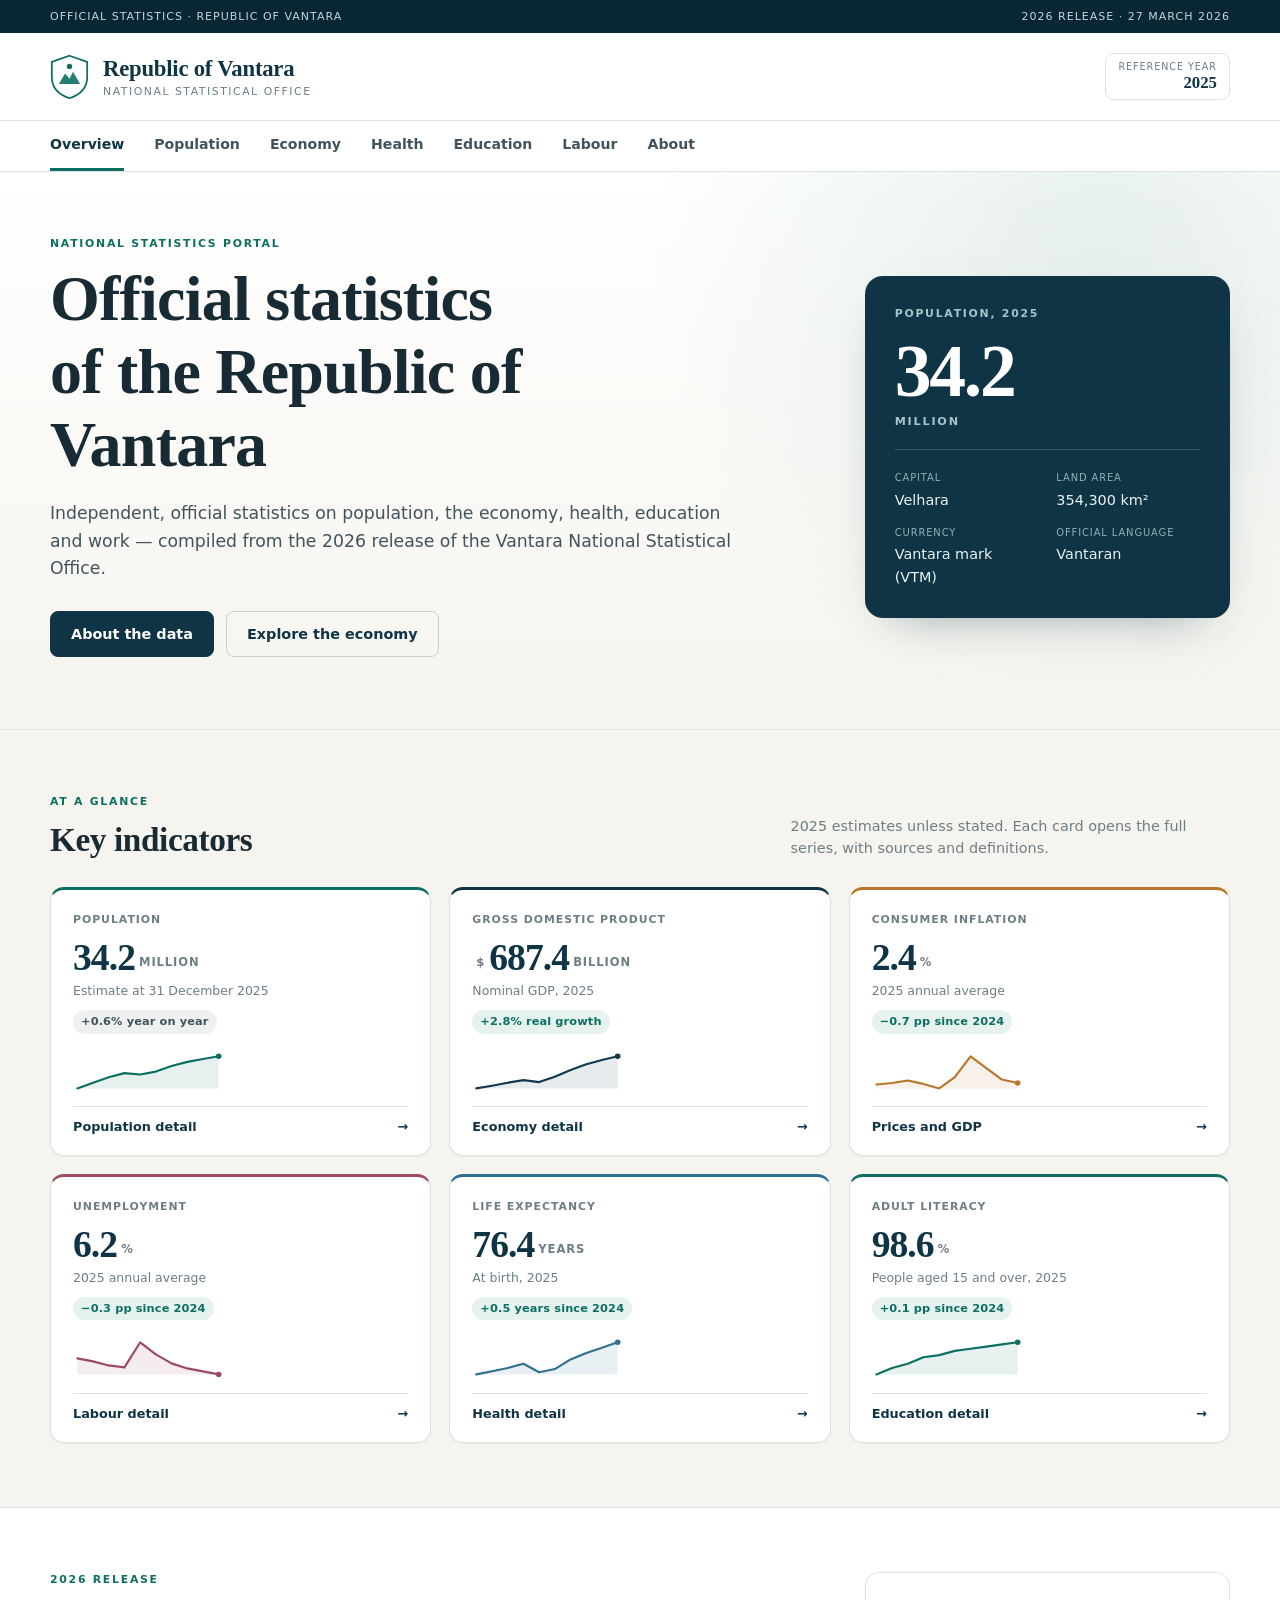
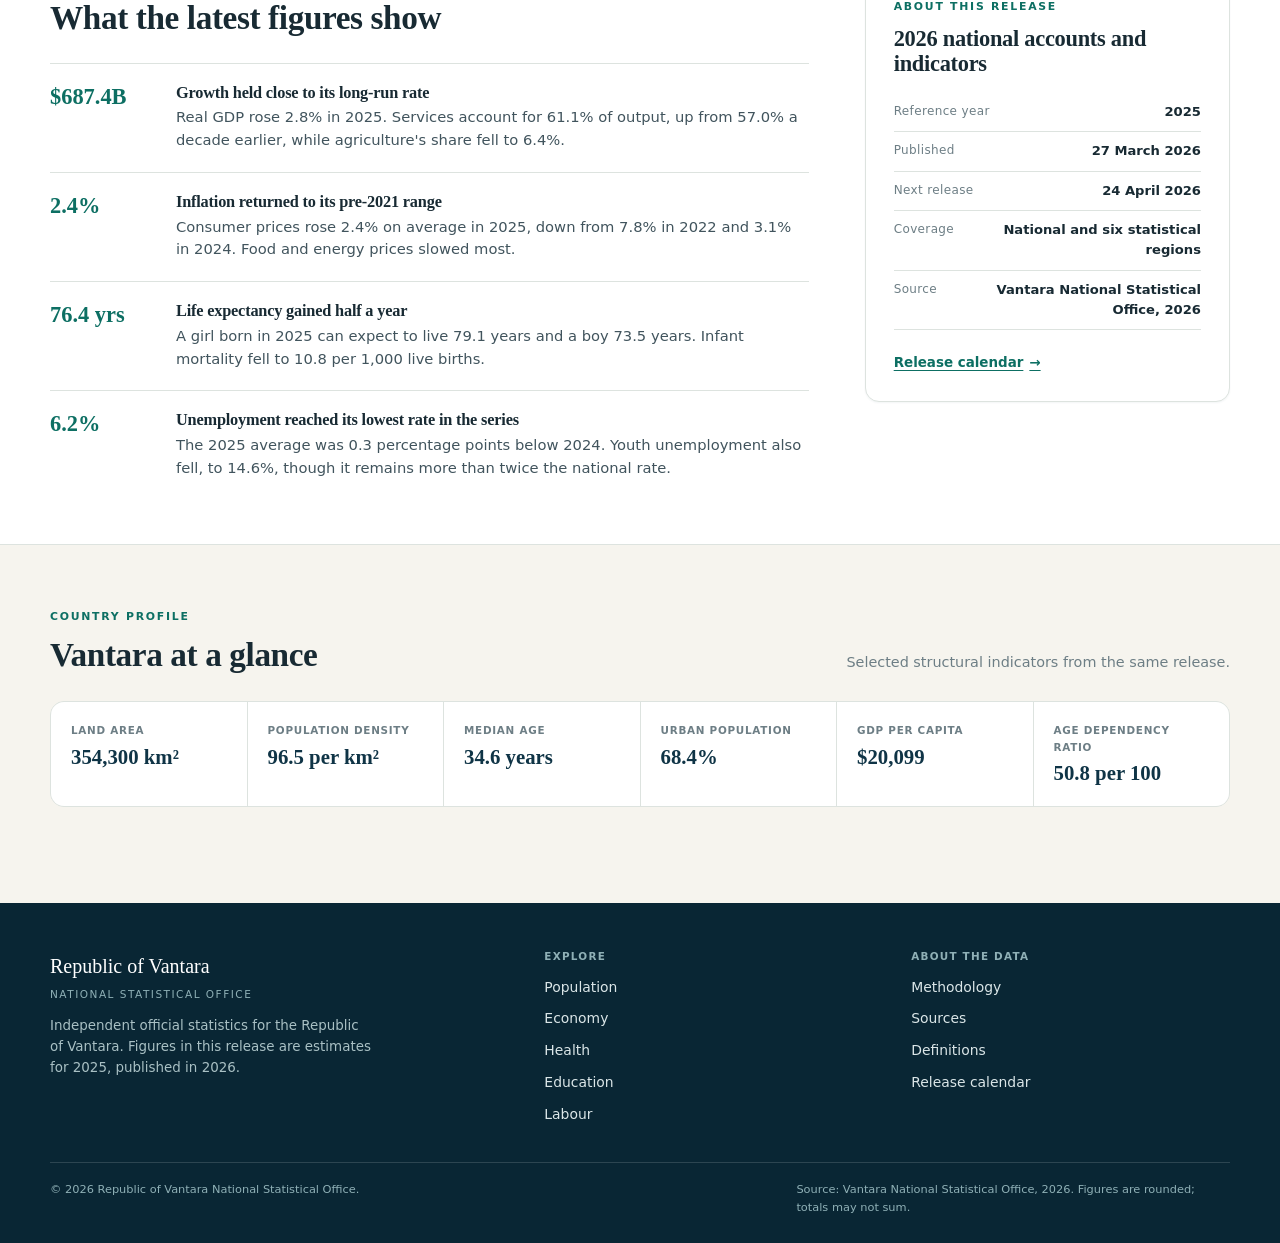
==== commit 3b8f08e2: "polish pass: hero heading + dossier rebuild" ====
--- a/app/index.html
+++ b/app/index.html
@@ -56,7 +56,7 @@
       <div class="wrap hero-grid">
         <div class="hero-copy">
           <p class="eyebrow">National statistics portal</p>
-          <h1>The Republic of Vantara in figures</h1>
+          <h1>Official statistics of the Republic of Vantara</h1>
           <p class="lede">Independent, official statistics on population, the economy, health, education and work — compiled from the 2026 release of the Vantara National Statistical Office.</p>
           <div class="hero-actions">
             <a class="button" href="about.html">About the data</a>
